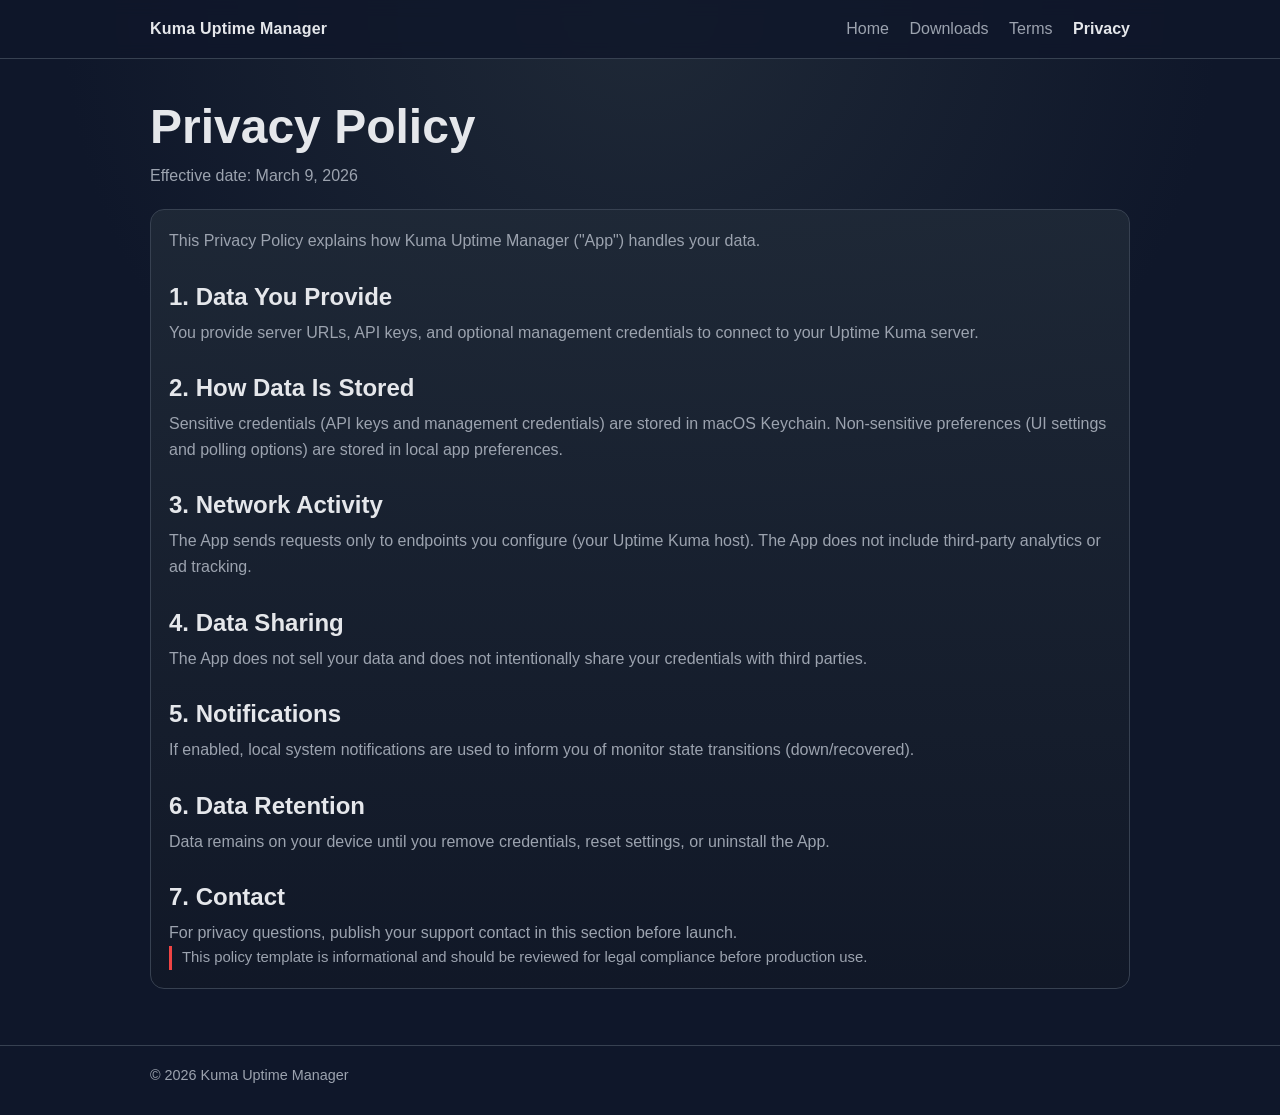
==== privacy.html @ 7f983fb9 "Add files via upload" ====
<!doctype html>
<html lang="en">
  <head>
    <meta charset="utf-8" />
    <meta name="viewport" content="width=device-width, initial-scale=1" />
    <title>Privacy Policy | Kuma Uptime Manager</title>
    <meta name="description" content="Privacy Policy for Kuma Uptime Manager." />
    <link rel="stylesheet" href="./styles.css" />
  </head>
  <body>
    <header class="site-header">
      <div class="container header-inner">
        <div class="brand">Kuma Uptime Manager</div>
        <nav>
          <a href="./index.html">Home</a>
          <a href="./downloads.html">Downloads</a>
          <a href="./terms.html">Terms</a>
          <a class="active" href="./privacy.html">Privacy</a>
        </nav>
      </div>
    </header>

    <main>
      <section class="container hero">
        <h1>Privacy Policy</h1>
        <p>Effective date: March 9, 2026</p>
      </section>

      <section class="container card legal">
        <p>
          This Privacy Policy explains how Kuma Uptime Manager ("App") handles your data.
        </p>

        <h2>1. Data You Provide</h2>
        <p>
          You provide server URLs, API keys, and optional management credentials to connect to your Uptime Kuma server.
        </p>

        <h2>2. How Data Is Stored</h2>
        <p>
          Sensitive credentials (API keys and management credentials) are stored in macOS Keychain.
          Non-sensitive preferences (UI settings and polling options) are stored in local app preferences.
        </p>

        <h2>3. Network Activity</h2>
        <p>
          The App sends requests only to endpoints you configure (your Uptime Kuma host). The App does not include third-party
          analytics or ad tracking.
        </p>

        <h2>4. Data Sharing</h2>
        <p>
          The App does not sell your data and does not intentionally share your credentials with third parties.
        </p>

        <h2>5. Notifications</h2>
        <p>
          If enabled, local system notifications are used to inform you of monitor state transitions (down/recovered).
        </p>

        <h2>6. Data Retention</h2>
        <p>
          Data remains on your device until you remove credentials, reset settings, or uninstall the App.
        </p>

        <h2>7. Contact</h2>
        <p>
          For privacy questions, publish your support contact in this section before launch.
        </p>

        <p class="small warning">
          This policy template is informational and should be reviewed for legal compliance before production use.
        </p>
      </section>
    </main>

    <footer>
      <div class="container">
        <p>&copy; <span id="year"></span> Kuma Uptime Manager</p>
      </div>
    </footer>
    <script>
      document.getElementById("year").textContent = new Date().getFullYear();
    </script>
  </body>
</html>
---- styles.css ----
:root {
  --bg: #0f172a;
  --bg-soft: #111827;
  --surface: #1f2937;
  --text: #e5e7eb;
  --muted: #9ca3af;
  --brand: #22c55e;
  --brand-strong: #16a34a;
  --danger: #ef4444;
  --border: #374151;
}

* {
  box-sizing: border-box;
}

html,
body {
  margin: 0;
  padding: 0;
  font-family: -apple-system, BlinkMacSystemFont, "Segoe UI", Roboto, Helvetica, Arial, sans-serif;
  background: radial-gradient(circle at top, #1f2937 0%, var(--bg) 45%);
  color: var(--text);
  line-height: 1.6;
}

a {
  color: #93c5fd;
  text-decoration: none;
}

a:hover {
  text-decoration: underline;
}

.container {
  width: min(980px, 92%);
  margin: 0 auto;
}

header.site-header {
  border-bottom: 1px solid var(--border);
  background: rgba(15, 23, 42, 0.82);
  backdrop-filter: blur(8px);
  position: sticky;
  top: 0;
}

.header-inner {
  display: flex;
  align-items: center;
  justify-content: space-between;
  gap: 16px;
  padding: 16px 0;
}

.brand {
  font-weight: 700;
  letter-spacing: 0.2px;
}

nav a {
  margin-left: 16px;
  color: var(--muted);
}

nav a.active {
  color: var(--text);
  font-weight: 600;
}

main {
  padding: 42px 0 56px;
}

.hero h1 {
  font-size: clamp(2rem, 4vw, 3rem);
  margin: 0 0 10px;
  line-height: 1.1;
}

.hero p {
  margin: 0;
  max-width: 760px;
  color: var(--muted);
}

.grid {
  display: grid;
  gap: 16px;
  grid-template-columns: repeat(auto-fit, minmax(260px, 1fr));
  margin-top: 24px;
}

.card {
  background: linear-gradient(180deg, rgba(31, 41, 55, 0.9), rgba(17, 24, 39, 0.9));
  border: 1px solid var(--border);
  border-radius: 14px;
  padding: 18px;
}

.card h2,
.card h3 {
  margin: 0 0 8px;
  line-height: 1.25;
}

.card p {
  margin: 0;
  color: var(--muted);
}

.cta-row {
  display: flex;
  flex-wrap: wrap;
  gap: 10px;
  margin-top: 18px;
}

.btn {
  display: inline-block;
  border: 1px solid var(--border);
  background: var(--surface);
  color: var(--text);
  border-radius: 10px;
  padding: 9px 13px;
  font-weight: 600;
}

.btn:hover {
  text-decoration: none;
  filter: brightness(1.05);
}

.btn-primary {
  border-color: var(--brand-strong);
  background: var(--brand);
  color: #052e16;
}

.small {
  color: var(--muted);
  font-size: 0.93rem;
}

.pill {
  display: inline-block;
  border: 1px solid var(--border);
  border-radius: 999px;
  padding: 3px 9px;
  font-size: 0.8rem;
  color: var(--muted);
}

.download-list {
  display: grid;
  gap: 12px;
  margin-top: 14px;
}

.download-item {
  border: 1px solid var(--border);
  border-radius: 12px;
  padding: 14px;
  background: rgba(31, 41, 55, 0.68);
}

.download-item strong {
  display: block;
}

.legal {
  margin-top: 20px;
}

.legal h2 {
  margin-top: 28px;
}

.warning {
  color: #fecaca;
  border-left: 3px solid var(--danger);
  padding-left: 10px;
}

footer {
  border-top: 1px solid var(--border);
  padding: 18px 0 28px;
}

footer p {
  margin: 0;
  color: var(--muted);
  font-size: 0.9rem;
}
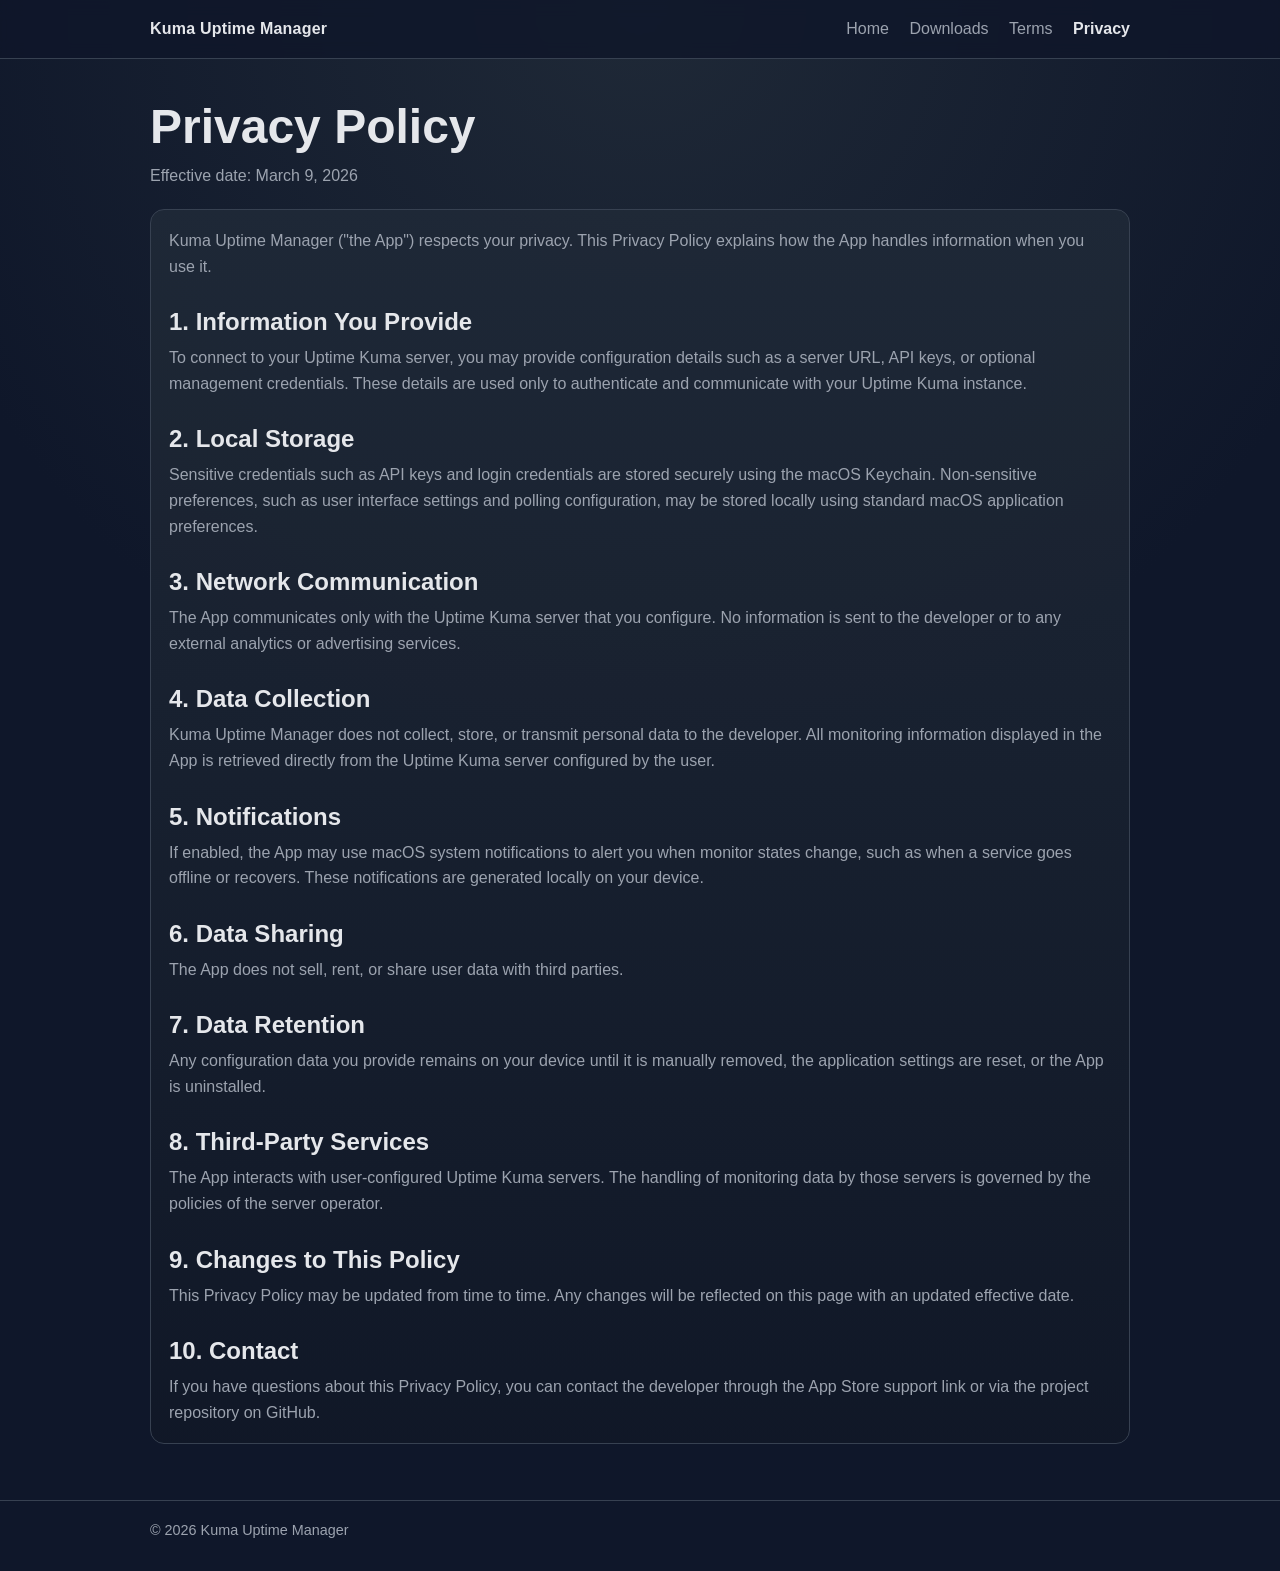
==== commit 516ed881: "Revise Privacy Policy for clarity and updates" ====
--- a/privacy.html
+++ b/privacy.html
@@ -27,50 +27,75 @@
       </section>
 
       <section class="container card legal">
+
         <p>
-          This Privacy Policy explains how Kuma Uptime Manager ("App") handles your data.
+          Kuma Uptime Manager ("the App") respects your privacy. This Privacy Policy explains how the App handles
+          information when you use it.
         </p>
 
-        <h2>1. Data You Provide</h2>
+        <h2>1. Information You Provide</h2>
         <p>
-          You provide server URLs, API keys, and optional management credentials to connect to your Uptime Kuma server.
+          To connect to your Uptime Kuma server, you may provide configuration details such as a server URL,
+          API keys, or optional management credentials. These details are used only to authenticate and
+          communicate with your Uptime Kuma instance.
         </p>
 
-        <h2>2. How Data Is Stored</h2>
+        <h2>2. Local Storage</h2>
         <p>
-          Sensitive credentials (API keys and management credentials) are stored in macOS Keychain.
-          Non-sensitive preferences (UI settings and polling options) are stored in local app preferences.
+          Sensitive credentials such as API keys and login credentials are stored securely using the macOS
+          Keychain. Non-sensitive preferences, such as user interface settings and polling configuration,
+          may be stored locally using standard macOS application preferences.
         </p>
 
-        <h2>3. Network Activity</h2>
+        <h2>3. Network Communication</h2>
         <p>
-          The App sends requests only to endpoints you configure (your Uptime Kuma host). The App does not include third-party
-          analytics or ad tracking.
+          The App communicates only with the Uptime Kuma server that you configure. No information is sent
+          to the developer or to any external analytics or advertising services.
         </p>
 
-        <h2>4. Data Sharing</h2>
+        <h2>4. Data Collection</h2>
         <p>
-          The App does not sell your data and does not intentionally share your credentials with third parties.
+          Kuma Uptime Manager does not collect, store, or transmit personal data to the developer. All
+          monitoring information displayed in the App is retrieved directly from the Uptime Kuma server
+          configured by the user.
         </p>
 
         <h2>5. Notifications</h2>
         <p>
-          If enabled, local system notifications are used to inform you of monitor state transitions (down/recovered).
+          If enabled, the App may use macOS system notifications to alert you when monitor states change,
+          such as when a service goes offline or recovers. These notifications are generated locally
+          on your device.
         </p>
 
-        <h2>6. Data Retention</h2>
+        <h2>6. Data Sharing</h2>
         <p>
-          Data remains on your device until you remove credentials, reset settings, or uninstall the App.
+          The App does not sell, rent, or share user data with third parties.
         </p>
 
-        <h2>7. Contact</h2>
+        <h2>7. Data Retention</h2>
         <p>
-          For privacy questions, publish your support contact in this section before launch.
+          Any configuration data you provide remains on your device until it is manually removed, the
+          application settings are reset, or the App is uninstalled.
         </p>
 
-        <p class="small warning">
-          This policy template is informational and should be reviewed for legal compliance before production use.
+        <h2>8. Third-Party Services</h2>
+        <p>
+          The App interacts with user-configured Uptime Kuma servers. The handling of monitoring data
+          by those servers is governed by the policies of the server operator.
         </p>
+
+        <h2>9. Changes to This Policy</h2>
+        <p>
+          This Privacy Policy may be updated from time to time. Any changes will be reflected on this
+          page with an updated effective date.
+        </p>
+
+        <h2>10. Contact</h2>
+        <p>
+          If you have questions about this Privacy Policy, you can contact the developer through the
+          App Store support link or via the project repository on GitHub.
+        </p>
+
       </section>
     </main>
 
@@ -79,6 +104,7 @@
         <p>&copy; <span id="year"></span> Kuma Uptime Manager</p>
       </div>
     </footer>
+
     <script>
       document.getElementById("year").textContent = new Date().getFullYear();
     </script>
